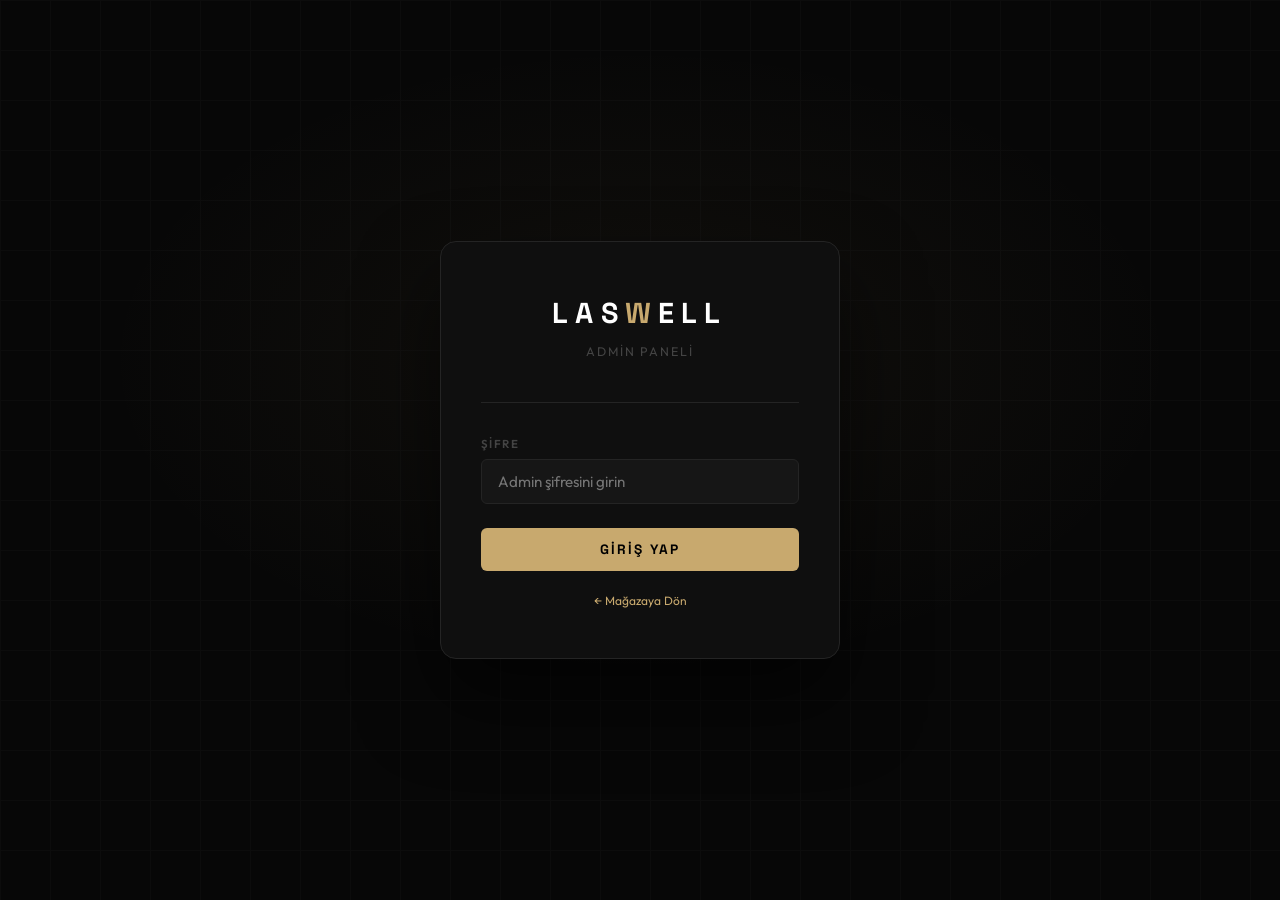
==== admin.html @ f9e723c1 "tertemiz ilk yukleme" ====
<!DOCTYPE html>
<html lang="tr">
<head>
  <meta charset="UTF-8" />
  <meta name="viewport" content="width=device-width, initial-scale=1.0" />
  <title>Admin Panel — LASWELL</title>
  <meta name="robots" content="noindex, nofollow" />
  <link rel="stylesheet" href="css/admin.css" />
</head>
<body>

  <!-- ── Login Screen ─────────────────────────────── -->
  <div id="login-screen">
    <div class="login-grid"></div>
    <div class="login-box">
      <div class="login-logo">LAS<span>W</span>ELL</div>
      <div class="login-subtitle">Admin Paneli</div>
      <div class="login-divider"></div>
      <form class="login-form" id="login-form" autocomplete="off">
        <div class="form-group">
          <label for="admin-password">Şifre</label>
          <input
            type="password"
            id="admin-password"
            placeholder="Admin şifresini girin"
            required
            autocomplete="current-password"
          />
        </div>
        <div class="login-error" id="login-error">Hatalı şifre. Tekrar deneyin.</div>
        <button type="submit" class="btn-login">Giriş Yap</button>
      </form>
      <p style="text-align:center;margin-top:20px;font-size:0.75rem;color:var(--text-3);">
        <a href="index.html" style="color:var(--accent);">← Mağazaya Dön</a>
      </p>
    </div>
  </div>

  <!-- ── Admin Panel ────────────────────────────────── -->
  <div id="admin-panel">

    <!-- Sidebar -->
    <aside id="admin-sidebar">
      <div class="sidebar-brand">
        <div class="sidebar-brand-name">LAS<span>W</span>ELL</div>
        <div class="sidebar-brand-tag">Admin Paneli</div>
      </div>

      <nav class="sidebar-nav">
        <div class="nav-group-label">Yönetim</div>

        <a class="sidebar-link active" data-panel="dashboard" id="nav-dashboard">
          <svg width="16" height="16" viewBox="0 0 24 24" fill="none" stroke="currentColor" stroke-width="2">
            <rect width="7" height="7" x="3" y="3" rx="1"/><rect width="7" height="7" x="14" y="3" rx="1"/>
            <rect width="7" height="7" x="14" y="14" rx="1"/><rect width="7" height="7" x="3" y="14" rx="1"/>
          </svg>
          Dashboard
        </a>

        <a class="sidebar-link" data-panel="products" id="nav-products">
          <svg width="16" height="16" viewBox="0 0 24 24" fill="none" stroke="currentColor" stroke-width="2">
            <path d="M6 2 3 6v14a2 2 0 0 0 2 2h14a2 2 0 0 0 2-2V6l-3-4z"/>
            <line x1="3" y1="6" x2="21" y2="6"/>
            <path d="M16 10a4 4 0 0 1-8 0"/>
          </svg>
          Ürünler
          <span class="badge" id="sidebar-product-count">0</span>
        </a>

        <a class="sidebar-link" data-panel="add-product" id="nav-add-product">
          <svg width="16" height="16" viewBox="0 0 24 24" fill="none" stroke="currentColor" stroke-width="2">
            <circle cx="12" cy="12" r="10"/><path d="M12 8v8M8 12h8"/>
          </svg>
          Ürün Ekle
        </a>

        <div class="nav-group-label" style="margin-top:8px;">Araçlar</div>

        <a class="sidebar-link" data-panel="data" id="nav-data">
          <svg width="16" height="16" viewBox="0 0 24 24" fill="none" stroke="currentColor" stroke-width="2">
            <ellipse cx="12" cy="5" rx="9" ry="3"/><path d="M21 12c0 1.66-4 3-9 3s-9-1.34-9-3"/>
            <path d="M3 5v14c0 1.66 4 3 9 3s9-1.34 9-3V5"/>
          </svg>
          Veri Yönetimi
        </a>
      </nav>

      <div class="sidebar-footer">
        <a href="index.html" class="sidebar-footer-link">
          <svg width="14" height="14" viewBox="0 0 24 24" fill="none" stroke="currentColor" stroke-width="2">
            <path d="M3 9l9-7 9 7v11a2 2 0 0 1-2 2H5a2 2 0 0 1-2-2z"/>
            <polyline points="9 22 9 12 15 12 15 22"/>
          </svg>
          Mağazayı Gör
        </a>
        <a class="sidebar-footer-link danger" id="logout-btn">
          <svg width="14" height="14" viewBox="0 0 24 24" fill="none" stroke="currentColor" stroke-width="2">
            <path d="M9 21H5a2 2 0 0 1-2-2V5a2 2 0 0 1 2-2h4"/>
            <polyline points="16 17 21 12 16 7"/>
            <line x1="21" y1="12" x2="9" y2="12"/>
          </svg>
          Çıkış Yap
        </a>
      </div>
    </aside>

    <!-- Main -->
    <main id="admin-main">

      <!-- Topbar -->
      <div id="admin-topbar">
        <button id="sidebar-toggle" style="display:none;padding:6px;color:var(--text-2);border-radius:6px;transition:background 0.2s;" aria-label="Menü">
          <svg width="20" height="20" viewBox="0 0 24 24" fill="none" stroke="currentColor" stroke-width="2">
            <line x1="3" y1="12" x2="21" y2="12"/><line x1="3" y1="6" x2="21" y2="6"/><line x1="3" y1="18" x2="21" y2="18"/>
          </svg>
        </button>
        <div class="topbar-title" id="topbar-title">Dashboard</div>
        <div class="topbar-actions">
          <button class="btn btn-gold btn-sm" id="topbar-add-btn">
            <svg width="14" height="14" viewBox="0 0 24 24" fill="none" stroke="currentColor" stroke-width="2.5">
              <path d="M12 5v14M5 12h14"/>
            </svg>
            Ürün Ekle
          </button>
        </div>
      </div>

      <div class="admin-content">

        <!-- ── Dashboard Panel ───────────────────── -->
        <div class="admin-panel active" id="panel-dashboard">
          <div class="stats-grid">
            <div class="stat-card" id="stat-card-total" style="cursor: pointer;">
              <div class="stat-label">Toplam Ürün</div>
              <div class="stat-value" id="stat-total">0</div>
              <div class="stat-sub">Tüm kategoriler</div>
            </div>
            <div class="stat-card" id="stat-card-featured" style="cursor: pointer;">
              <div class="stat-label">Öne Çıkan</div>
              <div class="stat-value" id="stat-featured"><span>0</span></div>
              <div class="stat-sub">Öne çıkan vitrin ürünleri</div>
            </div>
            <div class="stat-card" id="stat-card-discount" style="cursor: pointer;">
              <div class="stat-label">İndirimli</div>
              <div class="stat-value" id="stat-discount"><span>0</span></div>
              <div class="stat-sub">Kampanyalı indirimler</div>
            </div>
            <div class="stat-card" id="stat-card-total-val" style="cursor: pointer;">
              <div class="stat-label">Toplam Değer</div>
              <div class="stat-value" id="stat-total-val">₺0</div>
              <div class="stat-sub">Toplam envanter değeri</div>
            </div>
            <div class="stat-card" id="stat-card-expensive" style="cursor: pointer;">
              <div class="stat-label">En Değerli Ürün</div>
              <div class="stat-value" id="stat-expensive-val" style="font-size: 1.15rem; white-space: nowrap; overflow: hidden; text-overflow: ellipsis; padding-top: 6px;">—</div>
              <div class="stat-sub" id="stat-expensive-sub">En yüksek fiyatlı</div>
            </div>
            <div class="stat-card" id="stat-card-cats" style="cursor: pointer;">
              <div class="stat-label">Kategoriler</div>
              <div class="stat-value" id="stat-cats">0</div>
              <div class="stat-sub">Aktif ürün kategorisi</div>
            </div>
          </div>

          <!-- Recent Products -->
          <div class="panel-card">
            <div class="panel-card-header">
              <h3>Son Eklenen Ürünler</h3>
              <button class="btn btn-outline btn-sm" data-panel="products">Tümünü Gör</button>
            </div>
            <div class="panel-card-body">
              <table class="product-table">
                <thead>
                  <tr>
                    <th>Ürün</th>
                    <th>Kategori</th>
                    <th>Fiyat</th>
                    <th>Durum</th>
                    <th>İşlem</th>
                  </tr>
                </thead>
                <tbody id="dashboard-recent-tbody"></tbody>
              </table>
            </div>
          </div>
        </div>

        <!-- ── Products Panel ────────────────────── -->
        <div class="admin-panel" id="panel-products">
          <div class="admin-search-row">
            <div class="admin-search">
              <svg width="16" height="16" viewBox="0 0 24 24" fill="none" stroke="currentColor" stroke-width="2">
                <circle cx="11" cy="11" r="8"/><path d="m21 21-4.35-4.35"/>
              </svg>
              <input type="text" id="admin-search-input" placeholder="Ürün adı veya kategori ara..." />
            </div>
            <select class="filter-select" id="admin-cat-filter">
              <option value="">Tüm Kategoriler</option>
              <option>Üst Giyim</option>
              <option>Alt Giyim</option>
              <option>Dış Giyim</option>
              <option>Aksesuar</option>
            </select>
            <select class="filter-select" id="admin-type-filter">
              <option value="all">Tüm Durumlar</option>
              <option value="featured">Öne Çıkanlar</option>
              <option value="discount">İndirimdekiler</option>
              <option value="expensive">En Pahalı Ürün</option>
            </select>
            <button class="btn btn-gold" id="admin-add-product-btn">
              <svg width="14" height="14" viewBox="0 0 24 24" fill="none" stroke="currentColor" stroke-width="2.5">
                <path d="M12 5v14M5 12h14"/>
              </svg>
              Yeni Ürün
            </button>
          </div>

          <div class="panel-card">
            <div class="panel-card-header">
              <h3>Ürün Listesi</h3>
              <span style="font-size:0.78rem;color:var(--text-3)" id="product-list-count"></span>
            </div>
            <div class="panel-card-body">
              <table class="product-table" id="products-table">
                <thead>
                  <tr>
                    <th style="width:56px;">Görsel</th>
                    <th>Ürün</th>
                    <th>Kategori</th>
                    <th>Fiyat</th>
                    <th>Bedenler</th>
                    <th>Durum</th>
                    <th>Tarih</th>
                    <th style="width:140px;">İşlem</th>
                  </tr>
                </thead>
                <tbody id="products-tbody"></tbody>
              </table>
            </div>
          </div>
        </div>

        <!-- ── Add / Edit Product Panel ──────────── -->
        <div class="admin-panel" id="panel-add-product">
          <div class="panel-card" id="product-form-panel">
            <div class="panel-card-header">
              <h3 id="form-panel-title">Yeni Ürün Ekle</h3>
              <button class="btn btn-outline btn-sm" id="form-cancel-btn">İptal</button>
            </div>

            <form id="product-form">
              <input type="hidden" id="edit-product-id" />

              <div class="form-grid">
                <!-- Name -->
                <div class="field form-full">
                  <label for="f-name">Ürün Adı <span>*</span></label>
                  <input type="text" id="f-name" placeholder="Örn: Shadow Oversize Hoodie" required />
                </div>

                <!-- Description -->
                <div class="field form-full">
                  <label for="f-desc">Açıklama <span>*</span></label>
                  <textarea id="f-desc" rows="3" placeholder="Ürün hakkında detaylı açıklama..." required></textarea>
                </div>

                <!-- Category -->
                <div class="field">
                  <label for="f-cat">Kategori <span>*</span></label>
                  <select id="f-cat" required>
                    <option value="">Seçin...</option>
                    <option>Üst Giyim</option>
                    <option>Alt Giyim</option>
                    <option>Dış Giyim</option>
                    <option>Aksesuar</option>
                  </select>
                </div>

                <!-- Price -->
                <div class="field">
                  <label for="f-price">Fiyat (₺) <span>*</span></label>
                  <input type="number" id="f-price" placeholder="0" min="0" required />
                </div>

                <!-- Discount Price -->
                <div class="field">
                  <label for="f-disc">İndirimli Fiyat (₺)</label>
                  <input type="number" id="f-disc" placeholder="Boş bırakın = indirim yok" min="0" />
                  <span class="field-hint">Normal fiyattan düşük olmalı</span>
                </div>

                <!-- Sizes -->
                <div class="field">
                  <label>Bedenler <span>*</span></label>
                  <div class="chip-select" id="sizes-chips">
                    <span class="chip" data-size="XS">XS</span>
                    <span class="chip" data-size="S">S</span>
                    <span class="chip" data-size="M">M</span>
                    <span class="chip" data-size="L">L</span>
                    <span class="chip" data-size="XL">XL</span>
                    <span class="chip" data-size="XXL">XXL</span>
                    <span class="chip" data-size="Tek Ebat">Tek Ebat</span>
                  </div>
                </div>

                <!-- Colors -->
                <div class="field">
                  <label>Renkler</label>
                  <div class="chip-select" id="colors-chips">
                    <span class="chip" data-color="Siyah">Siyah</span>
                    <span class="chip" data-color="Beyaz">Beyaz</span>
                    <span class="chip" data-color="Gri">Gri</span>
                    <span class="chip" data-color="Antrasit">Antrasit</span>
                    <span class="chip" data-color="Haki">Haki</span>
                    <span class="chip" data-color="Koyu Yeşil">K. Yeşil</span>
                    <span class="chip" data-color="Bej">Bej</span>
                    <span class="chip" data-color="Mavi">Mavi</span>
                  </div>
                  <div style="display:flex;gap:8px;margin-top:8px;">
                    <input type="text" id="f-custom-color" placeholder="Özel renk ekle" style="flex:1;background:var(--surface-2);border:1px solid var(--border);border-radius:6px;padding:8px 12px;color:var(--text-1);font-size:0.85rem;outline:none;" />
                    <button type="button" class="btn btn-outline btn-sm" id="add-custom-color-btn">Ekle</button>
                  </div>
                </div>

                <!-- Image -->
                <div class="field form-full">
                  <label>Ürün Görseli</label>
                  <div style="display:grid;grid-template-columns:1fr 1fr;gap:16px;align-items:start;">
                    <div>
                      <div style="margin-bottom:8px;">
                        <input type="text" id="f-image-url" placeholder="Görsel URL'si (https://...)" style="width:100%;background:var(--surface-2);border:1px solid var(--border);border-radius:6px;padding:10px 14px;color:var(--text-1);font-size:0.88rem;outline:none;transition:border-color 0.2s;" />
                      </div>
                      <div style="text-align:center;font-size:0.75rem;color:var(--text-3);margin-bottom:8px;">— veya —</div>
                      <div class="img-upload-area" id="img-upload-area">
                        <div class="img-upload-icon">📷</div>
                        <div class="img-upload-text">Dosya yüklemek için tıklayın</div>
                        <input type="file" id="f-image-file" accept="image/*" style="display:none;" />
                      </div>
                    </div>
                    <div>
                      <img id="img-preview" class="img-preview" src="" alt="Önizleme" />
                      <div id="img-preview-placeholder" style="background:var(--surface-2);border:1px dashed var(--border);border-radius:6px;aspect-ratio:4/3;display:flex;align-items:center;justify-content:center;color:var(--text-3);font-size:0.82rem;">
                        Önizleme
                      </div>
                    </div>
                  </div>
                </div>
              </div>

              <!-- Featured Toggle -->
              <div class="toggle-row">
                <div class="toggle-info">
                  <h4>Öne Çıkan Ürün</h4>
                  <p>Ana sayfada öne çıkan şeritte göster</p>
                </div>
                <label class="toggle">
                  <input type="checkbox" id="f-featured" />
                  <span class="toggle-track"></span>
                </label>
              </div>

              <div class="form-actions">
                <button type="button" class="btn btn-outline" id="form-reset-btn">Temizle</button>
                <button type="submit" class="btn btn-gold" id="form-submit-btn">
                  <svg width="14" height="14" viewBox="0 0 24 24" fill="none" stroke="currentColor" stroke-width="2.5">
                    <path d="M12 5v14M5 12h14"/>
                  </svg>
                  Ürünü Kaydet
                </button>
              </div>
            </form>
          </div>
        </div>

        <!-- ── Data Management Panel ─────────────── -->
        <div class="admin-panel" id="panel-data">
          <div class="data-section">
            <div class="data-card">
              <h3>Veriyi Dışa Aktar</h3>
              <p>Tüm ürünleri JSON formatında dışa aktarın. Yedek almak için kullanabilirsiniz.</p>
              <button class="btn btn-gold" id="export-btn" style="margin-bottom:12px;">
                <svg width="14" height="14" viewBox="0 0 24 24" fill="none" stroke="currentColor" stroke-width="2">
                  <path d="M21 15v4a2 2 0 0 1-2 2H5a2 2 0 0 1-2-2v-4"/>
                  <polyline points="7 10 12 15 17 10"/>
                  <line x1="12" y1="15" x2="12" y2="3"/>
                </svg>
                JSON Dışa Aktar
              </button>
              <textarea class="data-textarea" id="export-textarea" readonly placeholder="Dışa aktar butonuna tıklayın..."></textarea>
            </div>

            <div class="data-card">
              <h3>Veriyi İçe Aktar</h3>
              <p>Daha önce dışa aktarılan JSON verisini içe aktarın. <strong style="color:var(--error);">Mevcut veriler silinir!</strong></p>
              <div style="display:flex;gap:8px;margin-bottom:12px;">
                <button class="btn btn-outline" id="import-btn">
                  <svg width="14" height="14" viewBox="0 0 24 24" fill="none" stroke="currentColor" stroke-width="2">
                    <path d="M21 15v4a2 2 0 0 1-2 2H5a2 2 0 0 1-2-2v-4"/>
                    <polyline points="17 8 12 3 7 8"/>
                    <line x1="12" y1="3" x2="12" y2="15"/>
                  </svg>
                  İçe Aktar
                </button>
                <button class="btn btn-danger" id="clear-all-btn">
                  <svg width="14" height="14" viewBox="0 0 24 24" fill="none" stroke="currentColor" stroke-width="2">
                    <polyline points="3 6 5 6 21 6"/><path d="M19 6v14a2 2 0 0 1-2 2H7a2 2 0 0 1-2-2V6m3 0V4a1 1 0 0 1 1-1h4a1 1 0 0 1 1 1v2"/>
                  </svg>
                  Tüm Verileri Sil
                </button>
              </div>
              <textarea class="data-textarea" id="import-textarea" placeholder='JSON yapıştırın: [{"name":"...","price":...}]'></textarea>
            </div>
          </div>
        </div>

      </div><!-- /admin-content -->
    </main>
  </div><!-- /admin-panel -->

  <!-- ── Confirm Modal ────────────────────────────── -->
  <div id="confirm-modal">
    <div class="confirm-backdrop"></div>
    <div class="confirm-box">
      <div class="confirm-icon" id="confirm-icon">⚠️</div>
      <div class="confirm-title" id="confirm-title">Emin misiniz?</div>
      <div class="confirm-msg" id="confirm-msg">Bu işlem geri alınamaz.</div>
      <div class="confirm-actions">
        <button class="btn btn-outline" id="confirm-cancel">İptal</button>
        <button class="btn btn-danger" id="confirm-ok">Evet, Sil</button>
      </div>
    </div>
  </div>

  <!-- ── Admin Toast ───────────────────────────────── -->
  <div id="admin-toast-container"></div>

  <script src="js/data.js"></script>
  <script src="js/admin.js"></script>
</body>
</html>
---- css/admin.css ----
/* ============================================================
   LASWELL — Admin Panel Stylesheet
   ============================================================ */

@import url('https://fonts.googleapis.com/css2?family=Space+Grotesk:wght@300;400;500;600;700&family=Outfit:wght@200;300;400;500;600;700&display=swap');

:root {
  --bg:           #070707;
  --surface:      #0f0f0f;
  --surface-2:    #161616;
  --surface-3:    #1e1e1e;
  --border:       #242424;
  --border-light: #303030;
  --accent:       #C8A96E;
  --accent-light: #d9be8a;
  --accent-muted: rgba(200,169,110,0.1);
  --text-1:       #FFFFFF;
  --text-2:       #888888;
  --text-3:       #444444;
  --success:      #3ecf8e;
  --success-bg:   rgba(62,207,142,0.08);
  --error:        #f05252;
  --error-bg:     rgba(240,82,82,0.08);
  --warn:         #f0ad4e;
  --font-h:       'Space Grotesk', sans-serif;
  --font-b:       'Outfit', sans-serif;
  --r:            6px;
  --r-md:         10px;
  --r-lg:         16px;
  --sidebar-w:    240px;
  --ease:         cubic-bezier(0.25, 0.46, 0.45, 0.94);
  --ease-out:     cubic-bezier(0.16, 1, 0.3, 1);
  --t:            0.3s;
}

*, *::before, *::after { box-sizing: border-box; margin: 0; padding: 0; }
html { scroll-behavior: smooth; }
body {
  background: var(--bg);
  color: var(--text-1);
  font-family: var(--font-b);
  font-size: 14px;
  line-height: 1.6;
  -webkit-font-smoothing: antialiased;
  overflow-x: hidden;
}
a { color: inherit; text-decoration: none; }
img { display: block; }
button { cursor: pointer; border: none; background: none; font-family: inherit; }
input, select, textarea { font-family: inherit; }
::-webkit-scrollbar { width: 4px; height: 4px; }
::-webkit-scrollbar-track { background: transparent; }
::-webkit-scrollbar-thumb { background: var(--border-light); border-radius: 4px; }

/* ── Login Screen ─────────────────────────────────────────────── */
#login-screen {
  min-height: 100vh;
  display: flex; align-items: center; justify-content: center;
  background: var(--bg);
  position: relative;
  overflow: hidden;
}
#login-screen::before {
  content: '';
  position: absolute; inset: 0;
  background:
    radial-gradient(ellipse 60% 50% at 50% 40%, rgba(200,169,110,0.06) 0%, transparent 70%);
}
.login-grid {
  position: absolute; inset: 0;
  background-image:
    linear-gradient(var(--border) 1px, transparent 1px),
    linear-gradient(90deg, var(--border) 1px, transparent 1px);
  background-size: 50px 50px;
  opacity: 0.2;
}
.login-box {
  position: relative; z-index: 1;
  width: 100%; max-width: 400px;
  padding: 48px 40px;
  background: var(--surface);
  border: 1px solid var(--border);
  border-radius: var(--r-lg);
  box-shadow: 0 40px 80px rgba(0,0,0,0.6);
  animation: loginIn 0.6s var(--ease-out) forwards;
}
@keyframes loginIn { from{ opacity:0; transform:translateY(30px) } to{ opacity:1; transform:none } }
.login-logo {
  font-family: var(--font-h);
  font-size: 1.8rem;
  font-weight: 700;
  letter-spacing: 0.25em;
  text-align: center;
  margin-bottom: 6px;
}
.login-logo span { color: var(--accent); }
.login-subtitle {
  text-align: center;
  font-size: 0.78rem;
  letter-spacing: 0.15em;
  color: var(--text-3);
  text-transform: uppercase;
  margin-bottom: 40px;
}
.login-divider {
  height: 1px; background: var(--border);
  margin-bottom: 32px;
}
.login-form { display: flex; flex-direction: column; gap: 16px; }
.form-group { display: flex; flex-direction: column; gap: 6px; }
.form-group label {
  font-size: 0.72rem;
  letter-spacing: 0.12em;
  color: var(--text-3);
  text-transform: uppercase;
  font-weight: 600;
}
.form-group input {
  background: var(--surface-2);
  border: 1px solid var(--border);
  border-radius: var(--r);
  padding: 12px 16px;
  color: var(--text-1);
  font-size: 0.95rem;
  outline: none;
  transition: border-color var(--t), box-shadow var(--t);
}
.form-group input:focus {
  border-color: var(--accent);
  box-shadow: 0 0 0 3px var(--accent-muted);
}
.login-error {
  font-size: 0.82rem; color: var(--error);
  text-align: center;
  padding: 10px;
  background: var(--error-bg);
  border-radius: var(--r);
  display: none;
}
.login-error.show { display: block; animation: shake 0.4s ease; }
@keyframes shake {
  0%,100%{ transform:none }
  20%{ transform:translateX(-6px) }
  40%{ transform:translateX(6px) }
  60%{ transform:translateX(-4px) }
  80%{ transform:translateX(4px) }
}
.btn-login {
  width: 100%;
  padding: 13px;
  background: var(--accent);
  color: #000;
  font-family: var(--font-h);
  font-size: 0.85rem;
  font-weight: 700;
  letter-spacing: 0.15em;
  text-transform: uppercase;
  border-radius: var(--r);
  border: none;
  cursor: pointer;
  transition: background var(--t), transform var(--t) var(--ease-out);
  margin-top: 8px;
}
.btn-login:hover { background: var(--accent-light); transform: translateY(-1px); }
.btn-login:active { transform: translateY(0); }

/* ── Admin Layout ──────────────────────────────────────────────── */
#admin-panel {
  display: flex;
  min-height: 100vh;
  display: none;
}
#admin-panel.visible { display: flex; }

/* Sidebar */
#admin-sidebar {
  width: var(--sidebar-w);
  flex-shrink: 0;
  background: var(--surface);
  border-right: 1px solid var(--border);
  display: flex; flex-direction: column;
  position: fixed; top: 0; left: 0; bottom: 0;
  z-index: 100;
  transition: transform var(--t) var(--ease);
}
.sidebar-brand {
  padding: 28px 24px 20px;
  border-bottom: 1px solid var(--border);
}
.sidebar-brand-name {
  font-family: var(--font-h);
  font-size: 1.1rem;
  font-weight: 700;
  letter-spacing: 0.2em;
  margin-bottom: 2px;
}
.sidebar-brand-name span { color: var(--accent); }
.sidebar-brand-tag {
  font-size: 0.65rem;
  letter-spacing: 0.1em;
  color: var(--text-3);
  text-transform: uppercase;
}

.sidebar-nav { flex: 1; padding: 12px 0; overflow-y: auto; }
.nav-group-label {
  padding: 16px 24px 6px;
  font-size: 0.62rem;
  letter-spacing: 0.15em;
  color: var(--text-3);
  text-transform: uppercase;
  font-weight: 700;
}
.sidebar-link {
  display: flex; align-items: center; gap: 12px;
  padding: 10px 24px;
  color: var(--text-2);
  font-size: 0.88rem;
  font-weight: 500;
  transition: color var(--t), background var(--t);
  cursor: pointer;
  position: relative;
  border-left: 2px solid transparent;
  margin: 1px 0;
}
.sidebar-link svg { flex-shrink: 0; transition: color var(--t); }
.sidebar-link:hover { color: var(--text-1); background: var(--surface-2); }
.sidebar-link.active {
  color: var(--accent);
  background: var(--accent-muted);
  border-left-color: var(--accent);
}
.sidebar-link.active svg { color: var(--accent); }
.sidebar-link .badge {
  margin-left: auto;
  background: var(--surface-3);
  color: var(--text-2);
  font-size: 0.68rem;
  padding: 2px 7px;
  border-radius: 20px;
  font-weight: 600;
}
.sidebar-link.active .badge { background: var(--accent); color: #000; }

.sidebar-footer {
  padding: 16px;
  border-top: 1px solid var(--border);
  display: flex; flex-direction: column; gap: 8px;
}
.sidebar-footer-link {
  display: flex; align-items: center; gap: 10px;
  padding: 8px 10px;
  border-radius: var(--r);
  color: var(--text-3);
  font-size: 0.82rem;
  transition: color var(--t), background var(--t);
  cursor: pointer;
}
.sidebar-footer-link:hover { color: var(--text-1); background: var(--surface-2); }
.sidebar-footer-link.danger:hover { color: var(--error); background: var(--error-bg); }

/* Main Content */
#admin-main {
  flex: 1;
  margin-left: var(--sidebar-w);
  display: flex; flex-direction: column;
  min-height: 100vh;
}

/* Top Bar */
#admin-topbar {
  height: 60px;
  background: var(--surface);
  border-bottom: 1px solid var(--border);
  display: flex; align-items: center; justify-content: space-between;
  padding: 0 28px;
  position: sticky; top: 0; z-index: 50;
  gap: 16px;
}
.topbar-title {
  font-family: var(--font-h);
  font-size: 0.92rem;
  font-weight: 600;
  letter-spacing: 0.08em;
}
.topbar-actions { display: flex; align-items: center; gap: 8px; }

/* Content Area */
.admin-content {
  flex: 1;
  padding: 28px;
}

/* Panels */
.admin-panel { display: none; }
.admin-panel.active { display: block; animation: panelIn 0.4s var(--ease-out); }
@keyframes panelIn { from{ opacity:0; transform:translateY(8px) } to{ opacity:1; transform:none } }

/* Stats */
.stats-grid {
  display: grid;
  grid-template-columns: repeat(auto-fill, minmax(200px, 1fr));
  gap: 16px;
  margin-bottom: 28px;
}
.stat-card {
  background: var(--surface);
  border: 1px solid var(--border);
  border-radius: var(--r-md);
  padding: 20px 22px;
  position: relative; overflow: hidden;
  transition: border-color var(--t);
}
.stat-card:hover { border-color: var(--border-light); }
.stat-card::before {
  content: '';
  position: absolute; top: 0; left: 0; right: 0;
  height: 2px;
  background: var(--accent);
  transform: scaleX(0); transform-origin: left;
  transition: transform 0.4s var(--ease-out);
}
.stat-card:hover::before { transform: scaleX(1); }
.stat-label {
  font-size: 0.7rem;
  letter-spacing: 0.12em;
  color: var(--text-3);
  text-transform: uppercase;
  font-weight: 600;
  margin-bottom: 10px;
}
.stat-value {
  font-family: var(--font-h);
  font-size: 2rem;
  font-weight: 700;
  color: var(--text-1);
  line-height: 1;
  margin-bottom: 6px;
}
.stat-value span { color: var(--accent); }
.stat-sub { font-size: 0.78rem; color: var(--text-3); }

/* Cards / Panels */
.panel-card {
  background: var(--surface);
  border: 1px solid var(--border);
  border-radius: var(--r-md);
  overflow: hidden;
}
.panel-card-header {
  display: flex; align-items: center; justify-content: space-between;
  padding: 18px 22px;
  border-bottom: 1px solid var(--border);
}
.panel-card-header h3 {
  font-family: var(--font-h);
  font-size: 0.92rem;
  font-weight: 600;
  letter-spacing: 0.06em;
}
.panel-card-body { padding: 0; }

/* Product Table */
.product-table { width: 100%; border-collapse: collapse; }
.product-table th {
  padding: 12px 16px;
  text-align: left;
  font-size: 0.68rem;
  letter-spacing: 0.12em;
  color: var(--text-3);
  text-transform: uppercase;
  font-weight: 700;
  border-bottom: 1px solid var(--border);
  white-space: nowrap;
}
.product-table td {
  padding: 14px 16px;
  border-bottom: 1px solid var(--border);
  font-size: 0.88rem;
  vertical-align: middle;
  transition: background var(--t);
}
.product-table tbody tr:hover td { background: var(--surface-2); }
.product-table tbody tr:last-child td { border-bottom: none; }

.table-product-img {
  width: 48px; height: 60px;
  object-fit: cover;
  border-radius: var(--r);
  border: 1px solid var(--border);
}
.table-product-name { font-weight: 600; color: var(--text-1); margin-bottom: 2px; }
.table-product-id  { font-size: 0.7rem; color: var(--text-3); font-family: monospace; }

.table-badge {
  display: inline-block;
  padding: 3px 10px;
  border-radius: 20px;
  font-size: 0.7rem;
  font-weight: 600;
}
.badge-cat  { background: rgba(200,169,110,0.12); color: var(--accent); }
.badge-feat { background: var(--success-bg); color: var(--success); }
.badge-no   { background: var(--surface-3); color: var(--text-3); }

.price-current  { font-weight: 700; color: var(--text-1); }
.price-original { font-size: 0.78rem; color: var(--text-3); text-decoration: line-through; }

.table-actions { display: flex; gap: 6px; }
.tbl-btn {
  display: inline-flex; align-items: center; gap: 6px;
  padding: 6px 12px;
  border-radius: var(--r);
  font-size: 0.75rem;
  font-weight: 600;
  transition: all var(--t);
  font-family: var(--font-b);
}
.tbl-btn-edit  { background: var(--surface-3); color: var(--text-2); border: 1px solid var(--border); }
.tbl-btn-edit:hover  { color: var(--text-1); border-color: var(--border-light); }
.tbl-btn-delete { background: var(--error-bg); color: var(--error); border: 1px solid transparent; }
.tbl-btn-delete:hover { background: rgba(240,82,82,0.18); border-color: rgba(240,82,82,0.3); }

/* Search / Filter bar (admin) */
.admin-search-row {
  display: flex; gap: 10px; align-items: center;
  margin-bottom: 20px;
  flex-wrap: wrap;
}
.admin-search {
  flex: 1; min-width: 200px;
  display: flex; align-items: center; gap: 8px;
  background: var(--surface);
  border: 1px solid var(--border);
  border-radius: var(--r);
  padding: 0 14px;
}
.admin-search input {
  flex: 1; background: none; border: none; outline: none;
  color: var(--text-1); font-size: 0.88rem;
  padding: 10px 0;
}
.admin-search input::placeholder { color: var(--text-3); }
.admin-search svg { color: var(--text-3); flex-shrink: 0; }
.admin-search:focus-within { border-color: var(--accent); }

.filter-select {
  background: var(--surface);
  border: 1px solid var(--border);
  color: var(--text-2);
  font-size: 0.82rem;
  padding: 9px 32px 9px 12px;
  border-radius: var(--r);
  outline: none;
  cursor: pointer;
  appearance: none;
  background-image: url("data:image/svg+xml,%3Csvg xmlns='http://www.w3.org/2000/svg' width='12' height='12' viewBox='0 0 24 24' fill='none' stroke='%23555' stroke-width='2'%3E%3Cpath d='M6 9l6 6 6-6'/%3E%3C/svg%3E");
  background-repeat: no-repeat;
  background-position: right 10px center;
  font-family: var(--font-b);
  transition: border-color var(--t);
}
.filter-select:focus { border-color: var(--accent); color: var(--text-1); }
.filter-select option { background: #1a1a1a; }

/* Buttons */
.btn {
  display: inline-flex; align-items: center; gap: 8px;
  padding: 9px 18px;
  border-radius: var(--r);
  font-size: 0.82rem; font-weight: 600;
  font-family: var(--font-b);
  transition: all var(--t);
  cursor: pointer;
  border: 1px solid transparent;
  white-space: nowrap;
}
.btn-gold { background: var(--accent); color: #000; border-color: var(--accent); }
.btn-gold:hover { background: var(--accent-light); transform: translateY(-1px); }
.btn-outline { background: transparent; color: var(--text-2); border-color: var(--border); }
.btn-outline:hover { color: var(--text-1); border-color: var(--border-light); background: var(--surface-2); }
.btn-danger { background: var(--error-bg); color: var(--error); border-color: transparent; }
.btn-danger:hover { background: rgba(240,82,82,0.18); }
.btn-sm { padding: 6px 12px; font-size: 0.75rem; }

/* ── Product Form ──────────────────────────────────────────────── */
#product-form-panel {
  max-width: 860px;
}
.form-grid {
  display: grid;
  grid-template-columns: 1fr 1fr;
  gap: 18px;
  padding: 24px;
}
.form-grid.single { grid-template-columns: 1fr; }
.form-full { grid-column: 1 / -1; }

.field { display: flex; flex-direction: column; gap: 6px; }
.field label {
  font-size: 0.72rem;
  letter-spacing: 0.1em;
  color: var(--text-3);
  text-transform: uppercase;
  font-weight: 700;
}
.field label span { color: var(--error); }

.field input,
.field select,
.field textarea {
  background: var(--surface-2);
  border: 1px solid var(--border);
  border-radius: var(--r);
  padding: 10px 14px;
  color: var(--text-1);
  font-size: 0.9rem;
  outline: none;
  transition: border-color var(--t), box-shadow var(--t);
}
.field input:focus,
.field select:focus,
.field textarea:focus {
  border-color: var(--accent);
  box-shadow: 0 0 0 3px var(--accent-muted);
}
.field select { appearance: none; cursor: pointer;
  background-image: url("data:image/svg+xml,%3Csvg xmlns='http://www.w3.org/2000/svg' width='12' height='12' viewBox='0 0 24 24' fill='none' stroke='%23555' stroke-width='2'%3E%3Cpath d='M6 9l6 6 6-6'/%3E%3C/svg%3E");
  background-repeat: no-repeat; background-position: right 12px center; padding-right: 32px; }
.field select option { background: #1a1a1a; }
.field textarea { resize: vertical; min-height: 80px; line-height: 1.6; }
.field input[type="number"] { -moz-appearance: textfield; }
.field input[type="number"]::-webkit-outer-spin-button,
.field input[type="number"]::-webkit-inner-spin-button { -webkit-appearance: none; }

.field-hint { font-size: 0.74rem; color: var(--text-3); }

/* Multi-select chips */
.chip-select { display: flex; flex-wrap: wrap; gap: 8px; }
.chip {
  padding: 6px 14px;
  border-radius: 50px;
  border: 1px solid var(--border);
  font-size: 0.78rem; font-weight: 600;
  color: var(--text-2);
  cursor: pointer;
  transition: all 0.22s var(--ease);
  font-family: var(--font-b);
  user-select: none;
}
.chip:hover { border-color: var(--border-light); color: var(--text-1); }
.chip.selected { background: var(--accent); border-color: var(--accent); color: #000; }

/* Toggle */
.toggle-row {
  display: flex; align-items: center; justify-content: space-between;
  padding: 14px 24px;
  border-top: 1px solid var(--border);
}
.toggle-info h4 { font-size: 0.88rem; font-weight: 600; margin-bottom: 2px; }
.toggle-info p  { font-size: 0.78rem; color: var(--text-3); }
.toggle {
  position: relative;
  width: 44px; height: 24px;
}
.toggle input { opacity: 0; width: 0; height: 0; }
.toggle-track {
  position: absolute; cursor: pointer;
  inset: 0;
  background: var(--surface-3);
  border: 1px solid var(--border-light);
  border-radius: 24px;
  transition: background 0.3s, border-color 0.3s;
}
.toggle-track::after {
  content: '';
  position: absolute;
  left: 3px; top: 50%;
  transform: translateY(-50%);
  width: 16px; height: 16px;
  background: var(--text-3);
  border-radius: 50%;
  transition: left 0.3s var(--ease-out), background 0.3s;
}
.toggle input:checked + .toggle-track { background: var(--accent-muted); border-color: var(--accent); }
.toggle input:checked + .toggle-track::after { left: 23px; background: var(--accent); }

/* Image upload */
.img-upload-area {
  border: 1px dashed var(--border-light);
  border-radius: var(--r-md);
  padding: 24px;
  text-align: center;
  cursor: pointer;
  transition: border-color var(--t), background var(--t);
  background: var(--surface-2);
}
.img-upload-area:hover { border-color: var(--accent); background: var(--accent-muted); }
.img-upload-icon { font-size: 2rem; margin-bottom: 8px; opacity: 0.4; }
.img-upload-text { font-size: 0.82rem; color: var(--text-3); }
.img-preview {
  width: 100%; aspect-ratio: 4/3;
  object-fit: cover;
  border-radius: var(--r);
  border: 1px solid var(--border);
  margin-bottom: 10px;
  display: none;
}
.img-preview.visible { display: block; }

/* Form Actions */
.form-actions {
  display: flex; gap: 10px; justify-content: flex-end;
  padding: 20px 24px;
  border-top: 1px solid var(--border);
}

/* Empty Table */
.table-empty {
  text-align: center;
  padding: 60px 20px;
  color: var(--text-3);
}
.table-empty-icon { font-size: 2.5rem; margin-bottom: 12px; opacity: 0.3; }
.table-empty p { font-size: 0.88rem; }

/* ── Confirm Modal ─────────────────────────────────────────────── */
#confirm-modal {
  position: fixed; inset: 0; z-index: 3000;
  display: flex; align-items: center; justify-content: center;
  opacity: 0; visibility: hidden;
  transition: opacity 0.3s, visibility 0.3s;
}
#confirm-modal.open { opacity: 1; visibility: visible; }
.confirm-backdrop {
  position: absolute; inset: 0;
  background: rgba(0,0,0,0.8);
  backdrop-filter: blur(8px);
}
.confirm-box {
  position: relative; z-index: 1;
  background: var(--surface);
  border: 1px solid var(--border);
  border-radius: var(--r-md);
  padding: 32px 28px;
  max-width: 380px; width: 100%;
  text-align: center;
  transform: scale(0.94);
  transition: transform 0.35s var(--ease-out);
  box-shadow: 0 40px 80px rgba(0,0,0,0.7);
}
#confirm-modal.open .confirm-box { transform: scale(1); }
.confirm-icon { font-size: 2.5rem; margin-bottom: 16px; }
.confirm-title {
  font-family: var(--font-h);
  font-size: 1.05rem; font-weight: 700;
  margin-bottom: 8px;
}
.confirm-msg { font-size: 0.88rem; color: var(--text-2); margin-bottom: 24px; }
.confirm-actions { display: flex; gap: 10px; justify-content: center; }

/* ── Toast (Admin) ─────────────────────────────────────────────── */
#admin-toast-container {
  position: fixed; top: 20px; right: 20px; z-index: 9000;
  display: flex; flex-direction: column; gap: 10px;
}
.admin-toast {
  display: flex; align-items: center; gap: 12px;
  background: var(--surface-3);
  border: 1px solid var(--border-light);
  border-radius: var(--r-md);
  padding: 14px 18px;
  min-width: 280px;
  box-shadow: 0 8px 32px rgba(0,0,0,0.7);
  animation: adminToastIn 0.4s var(--ease-out);
}
.admin-toast.removing { animation: adminToastOut 0.3s var(--ease) forwards; }
@keyframes adminToastIn  { from{ opacity:0; transform:translateX(30px) } to{ opacity:1; transform:none } }
@keyframes adminToastOut { to  { opacity:0; transform:translateX(30px) } }
.admin-toast-success { border-left: 3px solid var(--success); }
.admin-toast-error   { border-left: 3px solid var(--error); }
.admin-toast-msg { font-size: 0.88rem; }

/* ── Export/Import Section ─────────────────────────────────────── */
.data-section {
  display: grid; grid-template-columns: 1fr 1fr; gap: 20px;
}
.data-card {
  background: var(--surface);
  border: 1px solid var(--border);
  border-radius: var(--r-md);
  padding: 24px;
}
.data-card h3 {
  font-family: var(--font-h);
  font-size: 0.92rem; font-weight: 600;
  margin-bottom: 8px;
}
.data-card p { font-size: 0.82rem; color: var(--text-3); margin-bottom: 16px; }
.data-textarea {
  width: 100%;
  background: var(--surface-2);
  border: 1px solid var(--border);
  border-radius: var(--r);
  color: var(--text-1);
  padding: 12px;
  font-family: monospace;
  font-size: 0.8rem;
  line-height: 1.5;
  resize: vertical;
  min-height: 140px;
  outline: none;
}
.data-textarea:focus { border-color: var(--accent); }

/* ── Responsive ──────────────────────────────────────────────────── */
@media (max-width: 900px) {
  #admin-sidebar { transform: translateX(-100%); }
  #admin-sidebar.mobile-open { transform: translateX(0); }
  #admin-main { margin-left: 0; }
  .form-grid { grid-template-columns: 1fr; }
  .data-section { grid-template-columns: 1fr; }
  .stats-grid { grid-template-columns: repeat(2, 1fr); }
}
@media (max-width: 480px) {
  .admin-content { padding: 16px; }
  .stats-grid { grid-template-columns: 1fr 1fr; }
}
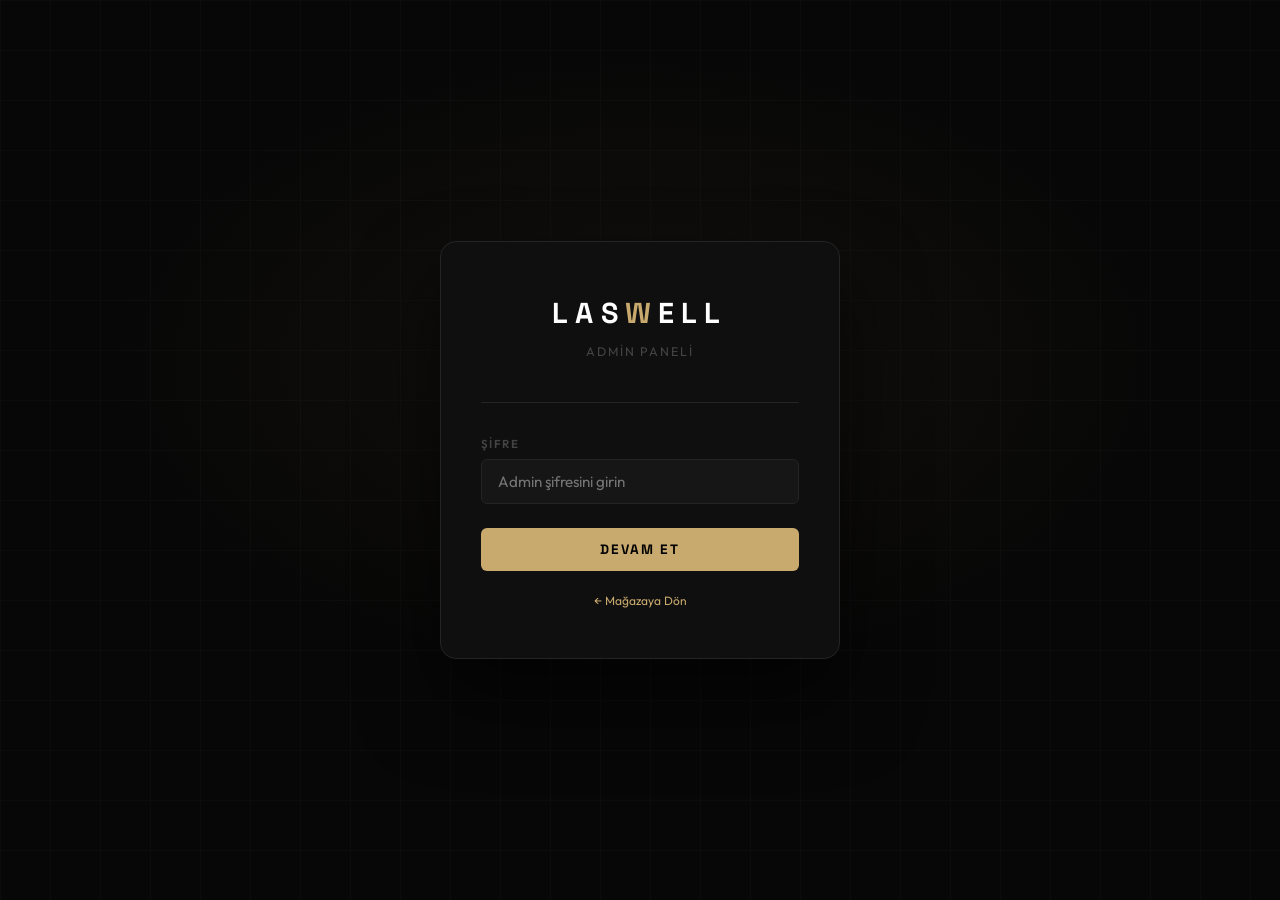
==== commit 37e6fdaa: "Mobil uyumluluk ve admin girisinde e-posta onay kodu (2FA) Co-authored-by: Cursor <cursoragent@curso" ====
--- a/admin.html
+++ b/admin.html
@@ -16,6 +16,7 @@
       <div class="login-logo">LAS<span>W</span>ELL</div>
       <div class="login-subtitle">Admin Paneli</div>
       <div class="login-divider"></div>
+      <!-- Adım 1: Şifre -->
       <form class="login-form" id="login-form" autocomplete="off">
         <div class="form-group">
           <label for="admin-password">Şifre</label>
@@ -28,7 +29,31 @@
           />
         </div>
         <div class="login-error" id="login-error">Hatalı şifre. Tekrar deneyin.</div>
-        <button type="submit" class="btn-login">Giriş Yap</button>
+        <button type="submit" class="btn-login" id="login-submit-btn">Devam Et</button>
+      </form>
+
+      <!-- Adım 2: E-posta Onay Kodu -->
+      <form class="login-form" id="otp-form" autocomplete="off" style="display:none;">
+        <p class="otp-info" id="otp-info">
+          E-posta adresinize 6 haneli onay kodu gönderildi.
+        </p>
+        <div class="form-group">
+          <label for="admin-otp">Onay Kodu</label>
+          <input
+            type="text"
+            id="admin-otp"
+            placeholder="000000"
+            inputmode="numeric"
+            pattern="[0-9]{6}"
+            maxlength="6"
+            required
+            autocomplete="one-time-code"
+          />
+        </div>
+        <div class="login-error" id="otp-error">Geçersiz onay kodu.</div>
+        <button type="submit" class="btn-login" id="otp-submit-btn">Doğrula ve Giriş Yap</button>
+        <button type="button" class="btn-login-outline" id="otp-back-btn">← Şifreye Dön</button>
+        <button type="button" class="btn-resend" id="otp-resend-btn">Kodu Tekrar Gönder</button>
       </form>
       <p style="text-align:center;margin-top:20px;font-size:0.75rem;color:var(--text-3);">
         <a href="index.html" style="color:var(--accent);">← Mağazaya Dön</a>
@@ -38,6 +63,8 @@
 
   <!-- ── Admin Panel ────────────────────────────────── -->
   <div id="admin-panel">
+
+    <div id="sidebar-overlay" aria-hidden="true"></div>
 
     <!-- Sidebar -->
     <aside id="admin-sidebar">
@@ -169,18 +196,20 @@
               <button class="btn btn-outline btn-sm" data-panel="products">Tümünü Gör</button>
             </div>
             <div class="panel-card-body">
-              <table class="product-table">
-                <thead>
-                  <tr>
-                    <th>Ürün</th>
-                    <th>Kategori</th>
-                    <th>Fiyat</th>
-                    <th>Durum</th>
-                    <th>İşlem</th>
-                  </tr>
-                </thead>
-                <tbody id="dashboard-recent-tbody"></tbody>
-              </table>
+              <div class="table-scroll">
+                <table class="product-table">
+                  <thead>
+                    <tr>
+                      <th>Ürün</th>
+                      <th>Kategori</th>
+                      <th>Fiyat</th>
+                      <th>Durum</th>
+                      <th>İşlem</th>
+                    </tr>
+                  </thead>
+                  <tbody id="dashboard-recent-tbody"></tbody>
+                </table>
+              </div>
             </div>
           </div>
         </div>
@@ -221,21 +250,23 @@
               <span style="font-size:0.78rem;color:var(--text-3)" id="product-list-count"></span>
             </div>
             <div class="panel-card-body">
-              <table class="product-table" id="products-table">
-                <thead>
-                  <tr>
-                    <th style="width:56px;">Görsel</th>
-                    <th>Ürün</th>
-                    <th>Kategori</th>
-                    <th>Fiyat</th>
-                    <th>Bedenler</th>
-                    <th>Durum</th>
-                    <th>Tarih</th>
-                    <th style="width:140px;">İşlem</th>
-                  </tr>
-                </thead>
-                <tbody id="products-tbody"></tbody>
-              </table>
+              <div class="table-scroll">
+                <table class="product-table" id="products-table">
+                  <thead>
+                    <tr>
+                      <th style="width:56px;">Görsel</th>
+                      <th>Ürün</th>
+                      <th>Kategori</th>
+                      <th>Fiyat</th>
+                      <th>Bedenler</th>
+                      <th>Durum</th>
+                      <th>Tarih</th>
+                      <th style="width:140px;">İşlem</th>
+                    </tr>
+                  </thead>
+                  <tbody id="products-tbody"></tbody>
+                </table>
+              </div>
             </div>
           </div>
         </div>
@@ -434,6 +465,8 @@
   <!-- ── Admin Toast ───────────────────────────────── -->
   <div id="admin-toast-container"></div>
 
+  <script src="https://cdn.jsdelivr.net/npm/@emailjs/browser@4/dist/email.min.js"></script>
+  <script src="js/config.js"></script>
   <script src="js/data.js"></script>
   <script src="js/admin.js"></script>
 </body>
--- a/css/admin.css
+++ b/css/admin.css
@@ -163,6 +163,70 @@
 }
 .btn-login:hover { background: var(--accent-light); transform: translateY(-1px); }
 .btn-login:active { transform: translateY(0); }
+.btn-login:disabled { opacity: 0.6; cursor: not-allowed; transform: none; }
+.btn-login-outline {
+  width: 100%;
+  padding: 11px;
+  background: transparent;
+  color: var(--text-2);
+  font-family: var(--font-h);
+  font-size: 0.8rem;
+  font-weight: 600;
+  letter-spacing: 0.1em;
+  text-transform: uppercase;
+  border-radius: var(--r);
+  border: 1px solid var(--border);
+  cursor: pointer;
+  transition: color var(--t), border-color var(--t), background var(--t);
+}
+.btn-login-outline:hover { color: var(--text-1); border-color: var(--border-light); background: var(--surface-2); }
+.btn-resend {
+  width: 100%;
+  padding: 8px;
+  background: none;
+  border: none;
+  color: var(--accent);
+  font-size: 0.78rem;
+  font-weight: 600;
+  letter-spacing: 0.06em;
+  cursor: pointer;
+  transition: color var(--t);
+}
+.btn-resend:hover { color: var(--accent-light); }
+.btn-resend:disabled { opacity: 0.5; cursor: not-allowed; }
+.otp-info {
+  font-size: 0.82rem;
+  color: var(--text-2);
+  text-align: center;
+  line-height: 1.5;
+  margin-bottom: 4px;
+}
+#admin-otp {
+  text-align: center;
+  font-size: 1.4rem;
+  letter-spacing: 0.35em;
+  font-weight: 700;
+  font-family: var(--font-h);
+}
+
+/* Sidebar overlay (mobile) */
+#sidebar-overlay {
+  display: none;
+  position: fixed;
+  inset: 0;
+  background: rgba(0,0,0,0.6);
+  z-index: 99;
+  backdrop-filter: blur(4px);
+}
+#sidebar-overlay.visible { display: block; }
+body.sidebar-open { overflow: hidden; }
+
+/* Table horizontal scroll */
+.table-scroll {
+  overflow-x: auto;
+  -webkit-overflow-scrolling: touch;
+}
+.table-scroll .product-table { min-width: 640px; }
 
 /* ── Admin Layout ──────────────────────────────────────────────── */
 #admin-panel {
@@ -715,14 +779,39 @@
 
 /* ── Responsive ──────────────────────────────────────────────────── */
 @media (max-width: 900px) {
-  #admin-sidebar { transform: translateX(-100%); }
+  #admin-sidebar { transform: translateX(-100%); box-shadow: 8px 0 32px rgba(0,0,0,0.5); }
   #admin-sidebar.mobile-open { transform: translateX(0); }
   #admin-main { margin-left: 0; }
+  #admin-topbar { padding: 0 16px; }
+  .topbar-title { font-size: 0.82rem; }
+  .topbar-actions .btn span,
+  .topbar-actions .btn svg + span { display: none; }
   .form-grid { grid-template-columns: 1fr; }
   .data-section { grid-template-columns: 1fr; }
   .stats-grid { grid-template-columns: repeat(2, 1fr); }
+  .admin-search-row { flex-direction: column; align-items: stretch; }
+  .admin-search { min-width: 0; width: 100%; }
+  .filter-select { width: 100%; }
+  #admin-add-product-btn { width: 100%; justify-content: center; }
+  .panel-card-header { flex-wrap: wrap; gap: 10px; }
+  .form-actions { flex-direction: column; }
+  .form-actions .btn { width: 100%; justify-content: center; }
+  .toggle-row { flex-direction: column; align-items: flex-start; gap: 12px; }
+  #product-form-panel .form-grid > .form-full > div[style*="grid-template-columns"] {
+    display: flex !important;
+    flex-direction: column !important;
+    gap: 16px !important;
+  }
 }
 @media (max-width: 480px) {
+  .login-box { padding: 32px 20px; margin: 16px; margin-bottom: max(16px, env(safe-area-inset-bottom)); }
+  .login-logo { font-size: 1.4rem; letter-spacing: 0.18em; }
   .admin-content { padding: 16px; }
-  .stats-grid { grid-template-columns: 1fr 1fr; }
-}
+  .stats-grid { grid-template-columns: 1fr; }
+  .stat-value { font-size: 1.6rem; }
+  #admin-toast-container { left: 16px; right: 16px; top: auto; bottom: 16px; }
+  .admin-toast { min-width: 0; width: 100%; }
+  .confirm-box { margin: 16px; }
+  .tbl-btn { padding: 6px 8px; font-size: 0.7rem; }
+  .table-actions { flex-wrap: wrap; }
+}
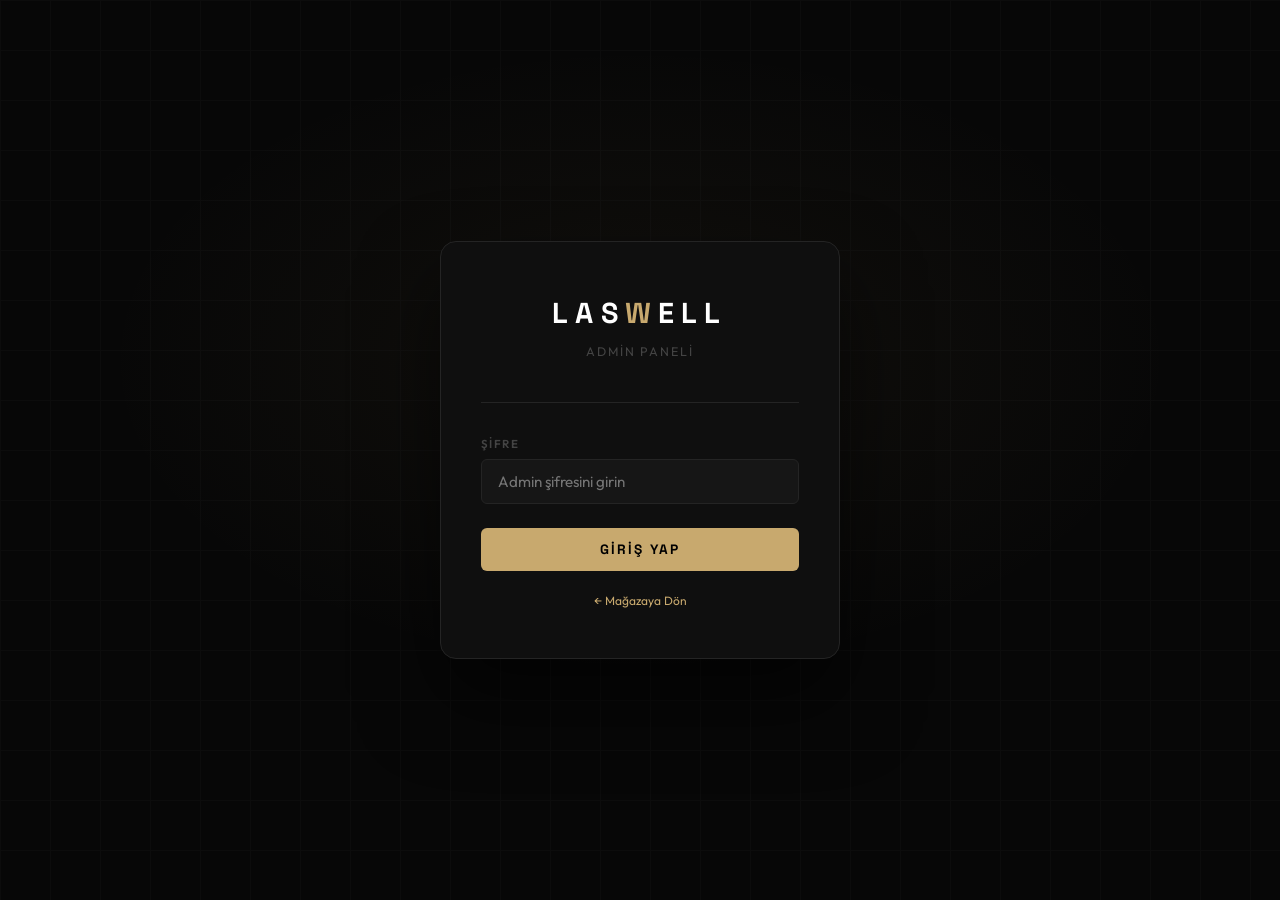
==== commit 3b1bd1b9: "E-posta dogrulama (OTP) ozelligini kaldir, basit sifre girisine don Co-authored-by: Cursor <cursorag" ====
--- a/admin.html
+++ b/admin.html
@@ -16,7 +16,6 @@
       <div class="login-logo">LAS<span>W</span>ELL</div>
       <div class="login-subtitle">Admin Paneli</div>
       <div class="login-divider"></div>
-      <!-- Adım 1: Şifre -->
       <form class="login-form" id="login-form" autocomplete="off">
         <div class="form-group">
           <label for="admin-password">Şifre</label>
@@ -29,31 +28,7 @@
           />
         </div>
         <div class="login-error" id="login-error">Hatalı şifre. Tekrar deneyin.</div>
-        <button type="submit" class="btn-login" id="login-submit-btn">Devam Et</button>
-      </form>
-
-      <!-- Adım 2: E-posta Onay Kodu -->
-      <form class="login-form" id="otp-form" autocomplete="off" style="display:none;">
-        <p class="otp-info" id="otp-info">
-          E-posta adresinize 6 haneli onay kodu gönderildi.
-        </p>
-        <div class="form-group">
-          <label for="admin-otp">Onay Kodu</label>
-          <input
-            type="text"
-            id="admin-otp"
-            placeholder="000000"
-            inputmode="numeric"
-            pattern="[0-9]{6}"
-            maxlength="6"
-            required
-            autocomplete="one-time-code"
-          />
-        </div>
-        <div class="login-error" id="otp-error">Geçersiz onay kodu.</div>
-        <button type="submit" class="btn-login" id="otp-submit-btn">Doğrula ve Giriş Yap</button>
-        <button type="button" class="btn-login-outline" id="otp-back-btn">← Şifreye Dön</button>
-        <button type="button" class="btn-resend" id="otp-resend-btn">Kodu Tekrar Gönder</button>
+        <button type="submit" class="btn-login">Giriş Yap</button>
       </form>
       <p style="text-align:center;margin-top:20px;font-size:0.75rem;color:var(--text-3);">
         <a href="index.html" style="color:var(--accent);">← Mağazaya Dön</a>
@@ -465,8 +440,6 @@
   <!-- ── Admin Toast ───────────────────────────────── -->
   <div id="admin-toast-container"></div>
 
-  <script src="https://cdn.jsdelivr.net/npm/@emailjs/browser@4/dist/email.min.js"></script>
-  <script src="js/config.js"></script>
   <script src="js/data.js"></script>
   <script src="js/admin.js"></script>
 </body>
--- a/css/admin.css
+++ b/css/admin.css
@@ -163,51 +163,6 @@
 }
 .btn-login:hover { background: var(--accent-light); transform: translateY(-1px); }
 .btn-login:active { transform: translateY(0); }
-.btn-login:disabled { opacity: 0.6; cursor: not-allowed; transform: none; }
-.btn-login-outline {
-  width: 100%;
-  padding: 11px;
-  background: transparent;
-  color: var(--text-2);
-  font-family: var(--font-h);
-  font-size: 0.8rem;
-  font-weight: 600;
-  letter-spacing: 0.1em;
-  text-transform: uppercase;
-  border-radius: var(--r);
-  border: 1px solid var(--border);
-  cursor: pointer;
-  transition: color var(--t), border-color var(--t), background var(--t);
-}
-.btn-login-outline:hover { color: var(--text-1); border-color: var(--border-light); background: var(--surface-2); }
-.btn-resend {
-  width: 100%;
-  padding: 8px;
-  background: none;
-  border: none;
-  color: var(--accent);
-  font-size: 0.78rem;
-  font-weight: 600;
-  letter-spacing: 0.06em;
-  cursor: pointer;
-  transition: color var(--t);
-}
-.btn-resend:hover { color: var(--accent-light); }
-.btn-resend:disabled { opacity: 0.5; cursor: not-allowed; }
-.otp-info {
-  font-size: 0.82rem;
-  color: var(--text-2);
-  text-align: center;
-  line-height: 1.5;
-  margin-bottom: 4px;
-}
-#admin-otp {
-  text-align: center;
-  font-size: 1.4rem;
-  letter-spacing: 0.35em;
-  font-weight: 700;
-  font-family: var(--font-h);
-}
 
 /* Sidebar overlay (mobile) */
 #sidebar-overlay {
